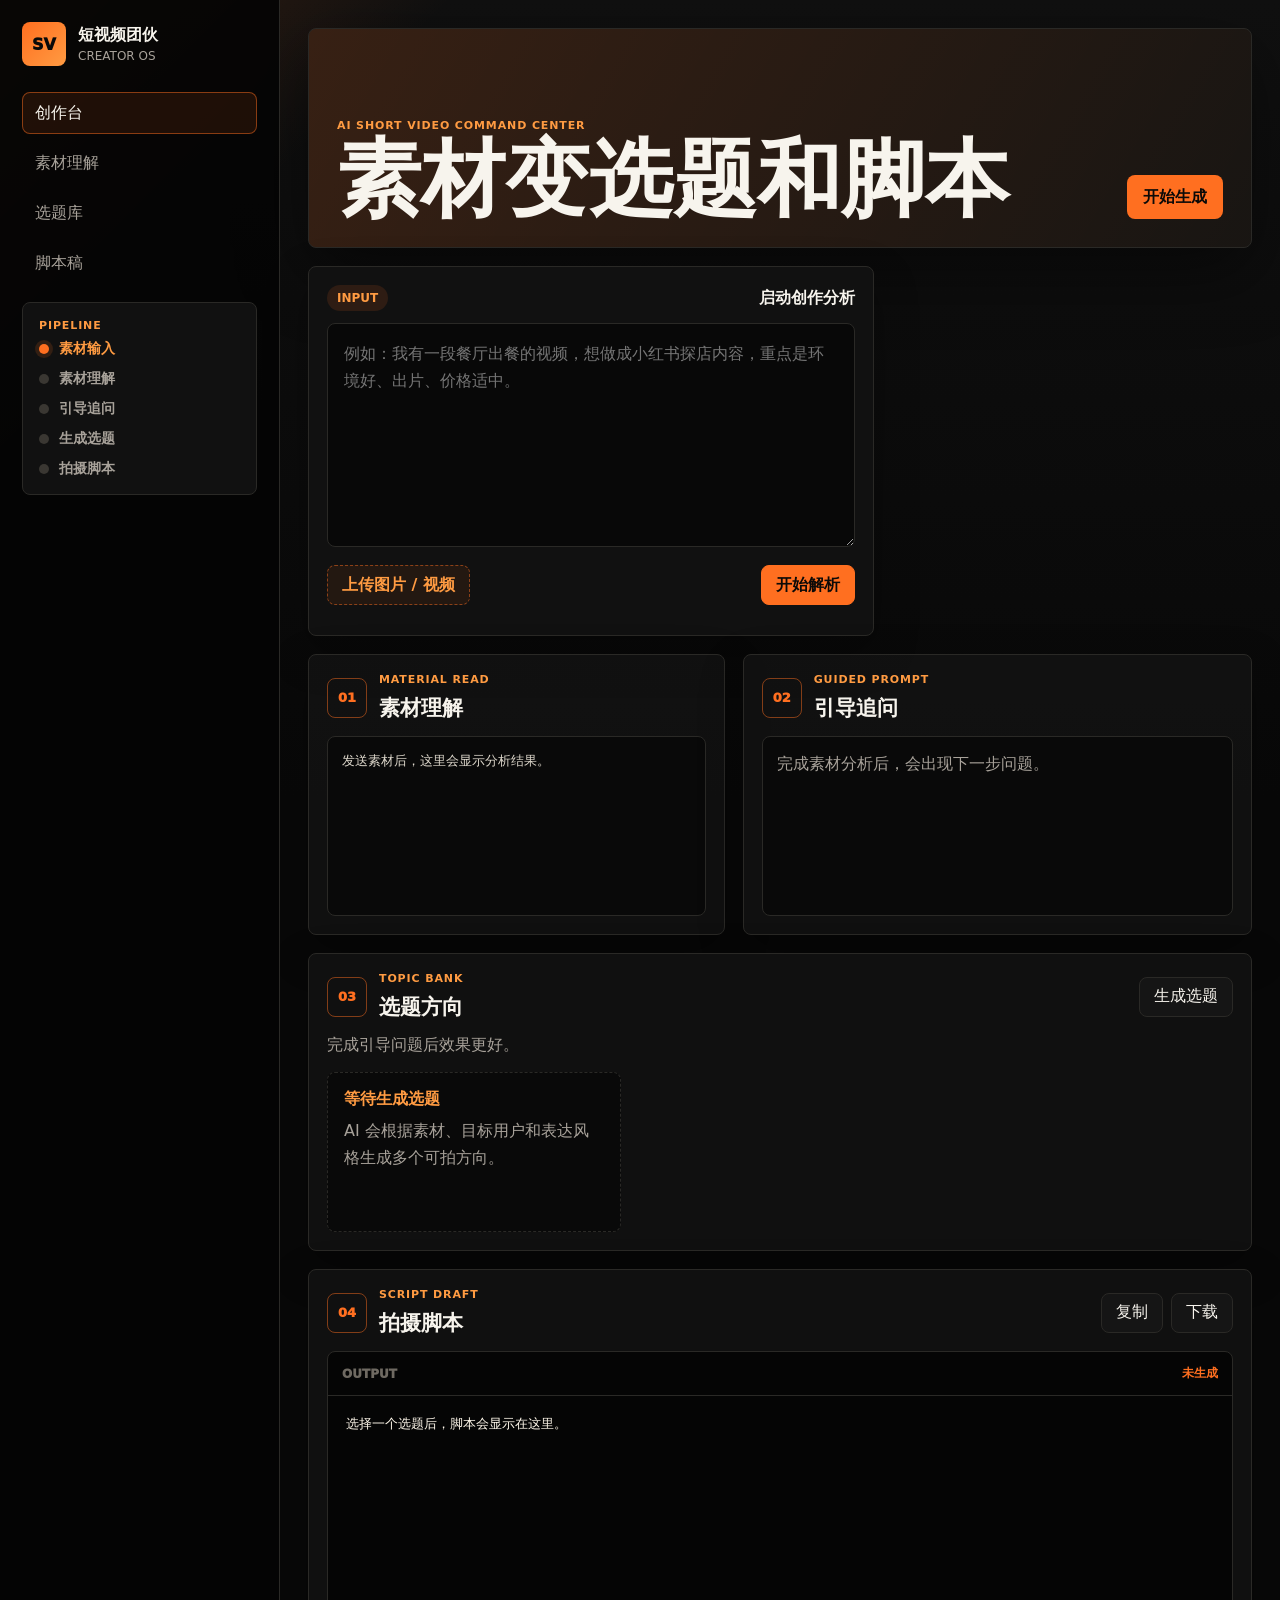
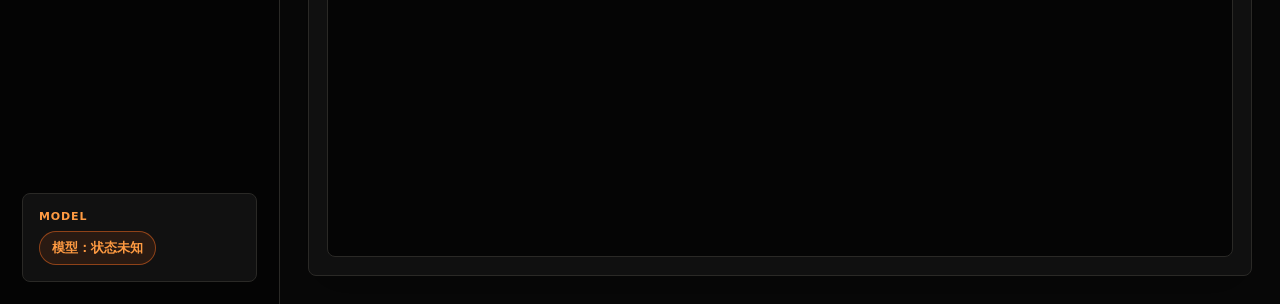
==== web/index.html @ 820c0786 "Initial open-source MVP" ====
<!doctype html>
<html lang="zh-CN">
  <head>
    <meta charset="utf-8" />
    <meta name="viewport" content="width=device-width, initial-scale=1" />
    <title>短视频创作工作台</title>
    <link rel="stylesheet" href="/web/styles.css" />
  </head>
  <body>
    <div class="app-frame">
      <aside class="rail">
        <a class="brand" href="#">
          <span>SV</span>
          <div>
            <strong>短视频团伙</strong>
            <em>Creator OS</em>
          </div>
        </a>

        <nav class="rail-nav" aria-label="工作流">
          <a class="active" href="#input">创作台</a>
          <a href="#analysis-card">素材理解</a>
          <a href="#topics-card">选题库</a>
          <a href="#script-card">脚本稿</a>
        </nav>

        <section class="rail-card">
          <p class="label">Pipeline</p>
          <ol class="steps" id="steps">
            <li class="active" data-step="input"><span></span>素材输入</li>
            <li data-step="analysis"><span></span>素材理解</li>
            <li data-step="questions"><span></span>引导追问</li>
            <li data-step="topics"><span></span>生成选题</li>
            <li data-step="script"><span></span>拍摄脚本</li>
          </ol>
        </section>

        <section class="rail-card muted-card">
          <p class="label">Model</p>
          <div class="status-pill" id="provider">模型：检测中</div>
        </section>
      </aside>

      <main class="deck">
        <section class="masthead">
          <div>
            <p class="label">AI Short Video Command Center</p>
            <h1>素材变选题和脚本</h1>
          </div>
          <a class="jump-link" href="#input">开始生成</a>
        </section>

        <section class="command-grid">
          <section class="command-console" id="input">
            <div class="console-head">
              <span class="console-kicker">Input</span>
              <strong>启动创作分析</strong>
            </div>
            <textarea id="idea" rows="7" placeholder="例如：我有一段餐厅出餐的视频，想做成小红书探店内容，重点是环境好、出片、价格适中。"></textarea>
            <div class="console-actions">
              <label class="upload">
                <input id="asset" type="file" accept="image/*,video/*" multiple />
                <span>上传图片 / 视频</span>
              </label>
              <button class="primary" id="startBtn">开始解析</button>
            </div>
            <ul class="asset-list" id="assetList"></ul>
          </section>

          <section class="thinking hidden" id="thinking">
            <div class="thinking-head">
              <div>
                <p class="label">Processing</p>
                <strong id="thinkingTitle">正在处理</strong>
              </div>
              <span id="thinkingPercent">0%</span>
            </div>
            <div class="progress-track">
              <div class="progress-bar" id="progressBar"></div>
            </div>
            <p id="thinkingStep">准备开始...</p>
          </section>
        </section>

        <section class="workspace-grid">
          <article class="panel analysis-panel" id="analysis-card">
            <div class="panel-title">
              <span>01</span>
              <div>
                <p class="label">Material Read</p>
                <h2>素材理解</h2>
              </div>
            </div>
            <pre class="analysis" id="analysis">发送素材后，这里会显示分析结果。</pre>
          </article>

          <article class="panel question-panel">
            <div class="panel-title">
              <span>02</span>
              <div>
                <p class="label">Guided Prompt</p>
                <h2>引导追问</h2>
              </div>
            </div>
            <div class="question-box" id="questionBox">
              <p class="muted">完成素材分析后，会出现下一步问题。</p>
            </div>
          </article>

          <article class="panel topics-panel" id="topics-card">
            <div class="panel-title with-action">
              <div class="title-row">
                <span>03</span>
                <div>
                  <p class="label">Topic Bank</p>
                  <h2>选题方向</h2>
                </div>
              </div>
              <button id="topicBtn">生成选题</button>
            </div>
            <p class="muted" id="topicHint">完成引导问题后效果更好。</p>
            <div class="topics" id="topics">
              <article class="empty-card">
                <strong>等待生成选题</strong>
                <p>AI 会根据素材、目标用户和表达风格生成多个可拍方向。</p>
              </article>
            </div>
          </article>

          <article class="panel script-panel" id="script-card">
            <div class="panel-title with-action">
              <div class="title-row">
                <span>04</span>
                <div>
                  <p class="label">Script Draft</p>
                  <h2>拍摄脚本</h2>
                </div>
              </div>
              <div class="script-actions">
                <button id="copyBtn">复制</button>
                <button id="downloadBtn">下载</button>
              </div>
            </div>
            <div class="script-shell">
              <div class="script-meta">
                <span>Output</span>
                <span id="scriptStatus">未生成</span>
              </div>
              <pre class="script" id="script">选择一个选题后，脚本会显示在这里。</pre>
            </div>
          </article>
        </section>
      </main>
    </div>

    <div class="toast" id="toast"></div>
    <script src="/web/app.js"></script>
  </body>
</html>
---- web/styles.css ----
:root {
  color-scheme: dark;
  --bg: #080808;
  --panel: #111111;
  --panel-2: #171717;
  --ink: #f7f4ed;
  --muted: #a8a29a;
  --dim: #6f6a62;
  --line: #2a2926;
  --line-hot: rgba(255, 111, 32, 0.48);
  --orange: #ff6f20;
  --orange-2: #ff9b42;
  --yellow: #ffd166;
  --black: #050505;
  --shadow: 0 24px 70px rgba(0, 0, 0, 0.46);
}

* {
  box-sizing: border-box;
}

html {
  scroll-behavior: smooth;
}

body {
  margin: 0;
  min-height: 100vh;
  background:
    linear-gradient(135deg, rgba(255, 111, 32, 0.18), transparent 320px),
    linear-gradient(180deg, #101010 0%, var(--bg) 42%);
  color: var(--ink);
  font-family:
    Inter, ui-sans-serif, system-ui, -apple-system, BlinkMacSystemFont, "Segoe UI",
    "PingFang SC", "Microsoft YaHei", sans-serif;
  letter-spacing: 0;
}

button,
textarea,
input {
  font: inherit;
}

button {
  min-height: 40px;
  border: 1px solid var(--line);
  border-radius: 8px;
  background: #151515;
  color: var(--ink);
  padding: 0 14px;
  cursor: pointer;
  transition:
    border-color 150ms ease,
    transform 150ms ease,
    background 150ms ease,
    color 150ms ease;
}

button:hover {
  border-color: var(--orange);
  transform: translateY(-1px);
}

button:disabled {
  cursor: not-allowed;
  opacity: 0.55;
  transform: none;
}

.primary,
.jump-link {
  border-color: var(--orange);
  background: var(--orange);
  color: #0c0a08;
  font-weight: 900;
}

.app-frame {
  display: grid;
  grid-template-columns: 280px minmax(0, 1fr);
  min-height: 100vh;
}

.rail {
  position: sticky;
  top: 0;
  display: flex;
  flex-direction: column;
  gap: 18px;
  min-height: 100vh;
  border-right: 1px solid var(--line);
  background: rgba(5, 5, 5, 0.92);
  padding: 22px;
}

.brand {
  display: flex;
  align-items: center;
  gap: 12px;
  color: var(--ink);
  text-decoration: none;
}

.brand span {
  display: grid;
  width: 44px;
  height: 44px;
  place-items: center;
  border-radius: 8px;
  background: linear-gradient(135deg, var(--orange), var(--orange-2));
  color: #090909;
  font-weight: 950;
}

.brand strong,
.brand em {
  display: block;
}

.brand strong {
  font-size: 16px;
}

.brand em {
  margin-top: 3px;
  color: var(--muted);
  font-size: 12px;
  font-style: normal;
  text-transform: uppercase;
}

.rail-nav {
  display: grid;
  gap: 8px;
  margin-top: 8px;
}

.rail-nav a {
  display: flex;
  align-items: center;
  min-height: 42px;
  border: 1px solid transparent;
  border-radius: 8px;
  color: var(--muted);
  padding: 0 12px;
  text-decoration: none;
}

.rail-nav a:hover,
.rail-nav a.active {
  border-color: var(--line-hot);
  background: rgba(255, 111, 32, 0.1);
  color: var(--ink);
}

.rail-card {
  border: 1px solid var(--line);
  border-radius: 8px;
  background: var(--panel);
  padding: 16px;
}

.muted-card {
  margin-top: auto;
}

.label {
  margin: 0 0 8px;
  color: var(--orange-2);
  font-size: 11px;
  font-weight: 900;
  letter-spacing: 0.08em;
  text-transform: uppercase;
}

.status-pill {
  display: inline-flex;
  align-items: center;
  min-height: 34px;
  border: 1px solid var(--line-hot);
  border-radius: 999px;
  background: rgba(255, 111, 32, 0.1);
  color: var(--orange-2);
  padding: 0 12px;
  font-size: 13px;
  font-weight: 800;
}

.steps {
  display: grid;
  gap: 12px;
  margin: 0;
  padding: 0;
  list-style: none;
}

.steps li {
  display: flex;
  align-items: center;
  gap: 10px;
  color: var(--muted);
  font-size: 14px;
  font-weight: 700;
}

.steps span {
  width: 10px;
  height: 10px;
  border-radius: 999px;
  background: #3a3732;
}

.steps li.active {
  color: var(--orange-2);
}

.steps li.done span,
.steps li.active span {
  background: var(--orange);
  box-shadow: 0 0 0 4px rgba(255, 111, 32, 0.14);
}

.deck {
  min-width: 0;
  padding: 28px;
}

.masthead {
  display: grid;
  grid-template-columns: minmax(0, 1fr) auto;
  gap: 22px;
  align-items: end;
  min-height: 220px;
  margin-bottom: 18px;
  border: 1px solid var(--line);
  border-radius: 8px;
  background:
    linear-gradient(120deg, rgba(255, 111, 32, 0.16), rgba(255, 155, 66, 0.03)),
    var(--panel);
  padding: 28px;
  box-shadow: var(--shadow);
}

h1,
h2,
h3,
p {
  margin-top: 0;
}

h1 {
  max-width: 900px;
  margin-bottom: 0;
  font-size: clamp(40px, 6.6vw, 92px);
  line-height: 0.94;
  letter-spacing: 0;
}

h2 {
  margin-bottom: 0;
  font-size: 21px;
}

.jump-link {
  display: inline-flex;
  align-items: center;
  justify-content: center;
  min-height: 44px;
  border-radius: 8px;
  padding: 0 16px;
  text-decoration: none;
}

.command-grid {
  display: grid;
  grid-template-columns: minmax(0, 1fr) 360px;
  gap: 18px;
  margin-bottom: 18px;
}

.command-console,
.thinking,
.panel {
  border: 1px solid var(--line);
  border-radius: 8px;
  background: rgba(17, 17, 17, 0.94);
  box-shadow: 0 16px 44px rgba(0, 0, 0, 0.28);
}

.command-console {
  padding: 18px;
}

.console-head {
  display: flex;
  align-items: center;
  justify-content: space-between;
  gap: 14px;
  margin-bottom: 12px;
}

.console-kicker {
  display: inline-flex;
  align-items: center;
  min-height: 26px;
  border-radius: 999px;
  background: rgba(255, 111, 32, 0.12);
  color: var(--orange-2);
  padding: 0 10px;
  font-size: 12px;
  font-weight: 900;
  text-transform: uppercase;
}

textarea {
  width: 100%;
  min-height: 180px;
  resize: vertical;
  border: 1px solid var(--line);
  border-radius: 8px;
  background: #080808;
  color: var(--ink);
  padding: 16px;
  line-height: 1.7;
}

textarea:focus,
input:focus {
  outline: 3px solid rgba(255, 111, 32, 0.18);
  border-color: var(--orange);
}

.console-actions {
  display: flex;
  align-items: center;
  justify-content: space-between;
  gap: 12px;
  margin-top: 14px;
  flex-wrap: wrap;
}

.upload {
  display: inline-flex;
  align-items: center;
  min-height: 40px;
  border: 1px dashed var(--line-hot);
  border-radius: 8px;
  background: rgba(255, 111, 32, 0.08);
  color: var(--orange-2);
  padding: 0 14px;
  cursor: pointer;
  font-weight: 900;
}

.upload input {
  display: none;
}

.asset-list {
  display: grid;
  gap: 8px;
  margin: 12px 0 0;
  padding: 0;
  list-style: none;
}

.asset-list li {
  display: flex;
  justify-content: space-between;
  gap: 10px;
  border: 1px solid var(--line);
  border-radius: 8px;
  background: #0a0a0a;
  padding: 10px 12px;
  color: var(--muted);
  font-size: 13px;
}

.thinking {
  display: flex;
  flex-direction: column;
  justify-content: center;
  min-height: 100%;
  padding: 18px;
}

.thinking.hidden {
  display: none;
}

.thinking-head {
  display: flex;
  justify-content: space-between;
  gap: 14px;
  margin-bottom: 16px;
}

.thinking-head strong {
  display: block;
  font-size: 22px;
  line-height: 1.2;
}

.thinking-head > span {
  color: var(--orange);
  font-size: 34px;
  font-weight: 950;
}

.progress-track {
  height: 10px;
  overflow: hidden;
  border-radius: 999px;
  background: #292724;
}

.progress-bar {
  width: 0%;
  height: 100%;
  border-radius: inherit;
  background: linear-gradient(90deg, var(--orange), var(--yellow));
  transition: width 420ms ease;
}

.thinking p:last-child {
  margin: 12px 0 0;
  color: var(--muted);
  line-height: 1.6;
}

.workspace-grid {
  display: grid;
  grid-template-columns: minmax(0, 0.9fr) minmax(0, 1.1fr);
  gap: 18px;
}

.panel {
  min-width: 0;
  padding: 18px;
}

.topics-panel,
.script-panel {
  grid-column: 1 / -1;
}

.panel-title,
.title-row {
  display: flex;
  align-items: center;
  gap: 12px;
}

.panel-title {
  margin-bottom: 14px;
}

.panel-title.with-action {
  justify-content: space-between;
  gap: 18px;
}

.panel-title > span,
.title-row > span {
  display: grid;
  width: 40px;
  height: 40px;
  place-items: center;
  border: 1px solid var(--line-hot);
  border-radius: 8px;
  color: var(--orange);
  font-size: 13px;
  font-weight: 950;
}

.analysis,
.question-box,
.empty-card,
.topic-card {
  border: 1px solid var(--line);
  border-radius: 8px;
  background: #090909;
}

.analysis {
  min-height: 180px;
  margin: 0;
  padding: 14px;
  color: #ded8cc;
  line-height: 1.75;
  white-space: pre-wrap;
}

.question-box {
  min-height: 180px;
  padding: 14px;
}

.question-title {
  margin-bottom: 8px;
  color: var(--ink);
  font-weight: 950;
}

.question-box p {
  color: var(--muted);
  line-height: 1.65;
}

.question-box input {
  width: 100%;
  min-height: 44px;
  margin: 12px 0;
  border: 1px solid var(--line);
  border-radius: 8px;
  background: #050505;
  color: var(--ink);
  padding: 0 12px;
}

.question-box button,
.topic-card button {
  border-color: var(--line-hot);
  background: rgba(255, 111, 32, 0.1);
  color: var(--orange-2);
  font-weight: 900;
}

.muted {
  color: var(--muted);
}

.topics {
  display: grid;
  grid-template-columns: repeat(3, minmax(0, 1fr));
  gap: 12px;
  margin-top: 14px;
}

.empty-card,
.topic-card {
  padding: 16px;
}

.empty-card {
  border-style: dashed;
  min-height: 160px;
}

.empty-card strong {
  display: block;
  margin-bottom: 8px;
  color: var(--orange-2);
}

.empty-card p,
.topic-card p {
  margin-bottom: 0;
  color: var(--muted);
  line-height: 1.65;
}

.topic-card {
  display: grid;
  gap: 12px;
  min-height: 250px;
  position: relative;
  overflow: hidden;
}

.topic-card::before {
  position: absolute;
  inset: 0 0 auto;
  height: 4px;
  background: linear-gradient(90deg, var(--orange), var(--yellow));
  content: "";
}

.topic-card.selected {
  border-color: var(--orange);
  box-shadow: 0 0 0 1px rgba(255, 111, 32, 0.25), 0 18px 50px rgba(255, 111, 32, 0.12);
}

.topic-card h3 {
  margin: 0;
  font-size: 20px;
  line-height: 1.35;
}

.tag-row {
  display: flex;
  gap: 6px;
  flex-wrap: wrap;
}

.tag {
  border-radius: 999px;
  background: rgba(255, 111, 32, 0.12);
  color: var(--orange-2);
  padding: 5px 8px;
  font-size: 12px;
  font-weight: 950;
}

.tag:nth-child(2) {
  background: rgba(255, 209, 102, 0.1);
  color: var(--yellow);
}

.topic-card button {
  align-self: end;
}

.script-actions {
  display: flex;
  gap: 8px;
  flex-wrap: wrap;
}

.script-shell {
  overflow: hidden;
  border: 1px solid var(--line);
  border-radius: 8px;
  background: #050505;
}

.script-meta {
  display: flex;
  align-items: center;
  justify-content: space-between;
  gap: 12px;
  min-height: 44px;
  border-bottom: 1px solid var(--line);
  padding: 0 14px;
  color: var(--dim);
  font-size: 12px;
  font-weight: 950;
  text-transform: uppercase;
}

.script-meta span:last-child {
  color: var(--orange);
}

.script {
  min-height: 460px;
  max-height: 760px;
  overflow: auto;
  margin: 0;
  padding: 18px;
  color: #fff8eb;
  line-height: 1.75;
  white-space: pre-wrap;
}

.toast {
  position: fixed;
  right: 20px;
  bottom: 20px;
  max-width: min(420px, calc(100vw - 40px));
  border: 1px solid var(--line-hot);
  border-radius: 8px;
  background: #111;
  color: var(--ink);
  padding: 12px 14px;
  box-shadow: var(--shadow);
  opacity: 0;
  transform: translateY(12px);
  transition: 160ms ease;
  pointer-events: none;
}

.toast.show {
  opacity: 1;
  transform: translateY(0);
}

@media (max-width: 1180px) {
  .app-frame {
    grid-template-columns: 1fr;
  }

  .rail {
    position: static;
    min-height: auto;
  }

  .rail-nav,
  .steps {
    grid-template-columns: repeat(4, minmax(0, 1fr));
  }

  .muted-card {
    margin-top: 0;
  }
}

@media (max-width: 900px) {
  .deck {
    padding: 16px;
  }

  .masthead,
  .command-grid,
  .workspace-grid {
    grid-template-columns: 1fr;
  }

  .topics {
    grid-template-columns: 1fr;
  }
}

@media (max-width: 620px) {
  .rail {
    padding: 16px;
  }

  .rail-nav,
  .steps {
    grid-template-columns: 1fr 1fr;
  }

  .masthead {
    padding: 18px;
  }

  h1 {
    font-size: 34px;
    line-height: 1.05;
  }

  .console-actions,
  .panel-title.with-action {
    align-items: stretch;
    flex-direction: column;
  }

  .primary,
  .upload,
  .jump-link,
  .panel-title button {
    justify-content: center;
    width: 100%;
  }
}
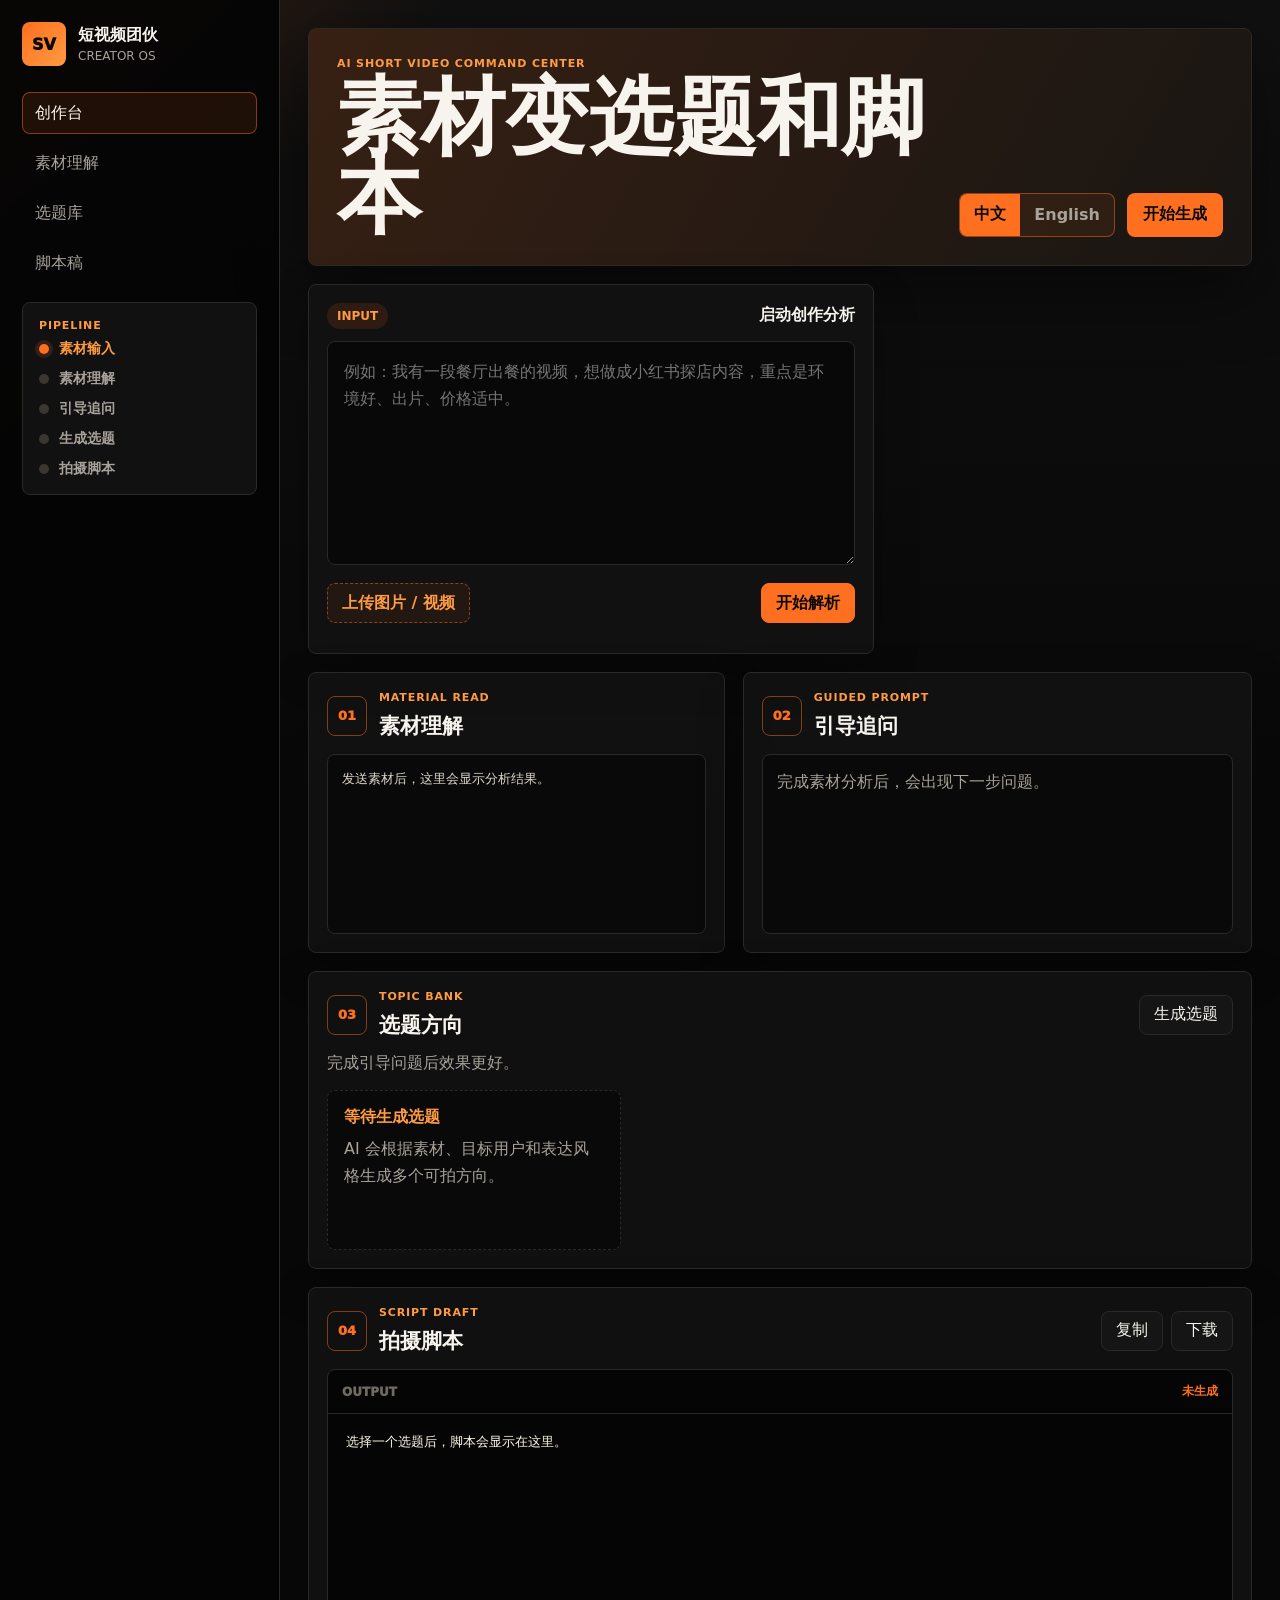
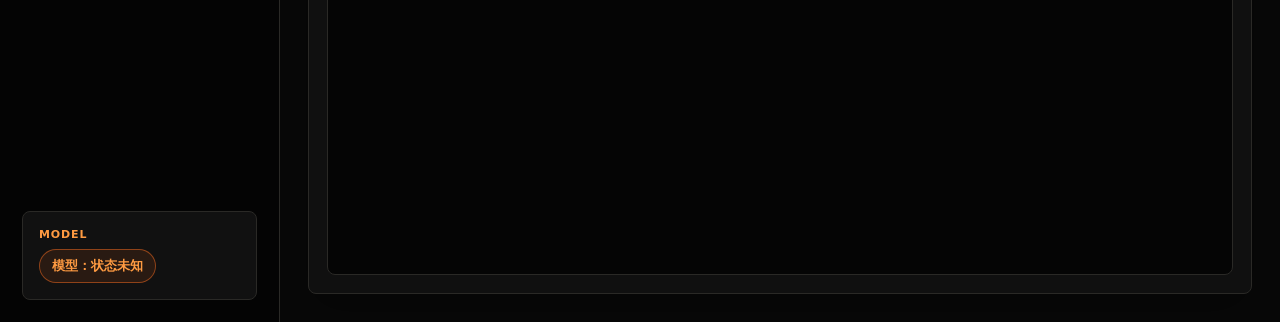
==== commit 809c58c6: "Add bilingual language switcher" ====
--- a/web/index.html
+++ b/web/index.html
@@ -3,7 +3,7 @@
   <head>
     <meta charset="utf-8" />
     <meta name="viewport" content="width=device-width, initial-scale=1" />
-    <title>短视频创作工作台</title>
+    <title data-i18n="page.title">短视频创作工作台</title>
     <link rel="stylesheet" href="/web/styles.css" />
   </head>
   <body>
@@ -12,26 +12,26 @@
         <a class="brand" href="#">
           <span>SV</span>
           <div>
-            <strong>短视频团伙</strong>
+            <strong data-i18n="brand.name">短视频团伙</strong>
             <em>Creator OS</em>
           </div>
         </a>
 
         <nav class="rail-nav" aria-label="工作流">
-          <a class="active" href="#input">创作台</a>
-          <a href="#analysis-card">素材理解</a>
-          <a href="#topics-card">选题库</a>
-          <a href="#script-card">脚本稿</a>
+          <a class="active" href="#input" data-i18n="nav.console">创作台</a>
+          <a href="#analysis-card" data-i18n="nav.analysis">素材理解</a>
+          <a href="#topics-card" data-i18n="nav.topics">选题库</a>
+          <a href="#script-card" data-i18n="nav.script">脚本稿</a>
         </nav>
 
         <section class="rail-card">
           <p class="label">Pipeline</p>
           <ol class="steps" id="steps">
-            <li class="active" data-step="input"><span></span>素材输入</li>
-            <li data-step="analysis"><span></span>素材理解</li>
-            <li data-step="questions"><span></span>引导追问</li>
-            <li data-step="topics"><span></span>生成选题</li>
-            <li data-step="script"><span></span>拍摄脚本</li>
+            <li class="active" data-step="input"><span></span><b data-i18n="steps.input">素材输入</b></li>
+            <li data-step="analysis"><span></span><b data-i18n="steps.analysis">素材理解</b></li>
+            <li data-step="questions"><span></span><b data-i18n="steps.questions">引导追问</b></li>
+            <li data-step="topics"><span></span><b data-i18n="steps.topics">生成选题</b></li>
+            <li data-step="script"><span></span><b data-i18n="steps.script">拍摄脚本</b></li>
           </ol>
         </section>
 
@@ -45,24 +45,30 @@
         <section class="masthead">
           <div>
             <p class="label">AI Short Video Command Center</p>
-            <h1>素材变选题和脚本</h1>
+            <h1 data-i18n="hero.title">素材变选题和脚本</h1>
           </div>
-          <a class="jump-link" href="#input">开始生成</a>
+          <div class="masthead-actions">
+            <div class="language-switch" aria-label="Language">
+              <button type="button" class="active" data-lang="zh">中文</button>
+              <button type="button" data-lang="en">English</button>
+            </div>
+            <a class="jump-link" href="#input" data-i18n="hero.cta">开始生成</a>
+          </div>
         </section>
 
         <section class="command-grid">
           <section class="command-console" id="input">
             <div class="console-head">
               <span class="console-kicker">Input</span>
-              <strong>启动创作分析</strong>
+              <strong data-i18n="input.title">启动创作分析</strong>
             </div>
-            <textarea id="idea" rows="7" placeholder="例如：我有一段餐厅出餐的视频，想做成小红书探店内容，重点是环境好、出片、价格适中。"></textarea>
+            <textarea id="idea" rows="7" placeholder="例如：我有一段餐厅出餐的视频，想做成小红书探店内容，重点是环境好、出片、价格适中。" data-i18n-placeholder="input.placeholder"></textarea>
             <div class="console-actions">
               <label class="upload">
                 <input id="asset" type="file" accept="image/*,video/*" multiple />
-                <span>上传图片 / 视频</span>
+                <span data-i18n="input.upload">上传图片 / 视频</span>
               </label>
-              <button class="primary" id="startBtn">开始解析</button>
+              <button class="primary" id="startBtn" data-i18n="input.start">开始解析</button>
             </div>
             <ul class="asset-list" id="assetList"></ul>
           </section>
@@ -88,10 +94,10 @@
               <span>01</span>
               <div>
                 <p class="label">Material Read</p>
-                <h2>素材理解</h2>
+                <h2 data-i18n="analysis.title">素材理解</h2>
               </div>
             </div>
-            <pre class="analysis" id="analysis">发送素材后，这里会显示分析结果。</pre>
+            <pre class="analysis" id="analysis" data-i18n="analysis.empty">发送素材后，这里会显示分析结果。</pre>
           </article>
 
           <article class="panel question-panel">
@@ -99,11 +105,11 @@
               <span>02</span>
               <div>
                 <p class="label">Guided Prompt</p>
-                <h2>引导追问</h2>
+                <h2 data-i18n="questions.title">引导追问</h2>
               </div>
             </div>
             <div class="question-box" id="questionBox">
-              <p class="muted">完成素材分析后，会出现下一步问题。</p>
+              <p class="muted" data-i18n="questions.empty">完成素材分析后，会出现下一步问题。</p>
             </div>
           </article>
 
@@ -113,16 +119,16 @@
                 <span>03</span>
                 <div>
                   <p class="label">Topic Bank</p>
-                  <h2>选题方向</h2>
+                  <h2 data-i18n="topics.title">选题方向</h2>
                 </div>
               </div>
-              <button id="topicBtn">生成选题</button>
+              <button id="topicBtn" data-i18n="topics.generate">生成选题</button>
             </div>
-            <p class="muted" id="topicHint">完成引导问题后效果更好。</p>
+            <p class="muted" id="topicHint" data-i18n="topics.hint">完成引导问题后效果更好。</p>
             <div class="topics" id="topics">
               <article class="empty-card">
-                <strong>等待生成选题</strong>
-                <p>AI 会根据素材、目标用户和表达风格生成多个可拍方向。</p>
+                <strong data-i18n="topics.emptyTitle">等待生成选题</strong>
+                <p data-i18n="topics.emptyBody">AI 会根据素材、目标用户和表达风格生成多个可拍方向。</p>
               </article>
             </div>
           </article>
@@ -133,20 +139,20 @@
                 <span>04</span>
                 <div>
                   <p class="label">Script Draft</p>
-                  <h2>拍摄脚本</h2>
+                  <h2 data-i18n="script.title">拍摄脚本</h2>
                 </div>
               </div>
               <div class="script-actions">
-                <button id="copyBtn">复制</button>
-                <button id="downloadBtn">下载</button>
+                <button id="copyBtn" data-i18n="script.copy">复制</button>
+                <button id="downloadBtn" data-i18n="script.download">下载</button>
               </div>
             </div>
             <div class="script-shell">
               <div class="script-meta">
                 <span>Output</span>
-                <span id="scriptStatus">未生成</span>
+                <span id="scriptStatus" data-i18n="script.notGenerated">未生成</span>
               </div>
-              <pre class="script" id="script">选择一个选题后，脚本会显示在这里。</pre>
+              <pre class="script" id="script" data-i18n="script.empty">选择一个选题后，脚本会显示在这里。</pre>
             </div>
           </article>
         </section>
--- a/web/styles.css
+++ b/web/styles.css
@@ -272,6 +272,37 @@
   text-decoration: none;
 }
 
+.masthead-actions {
+  display: flex;
+  align-items: center;
+  justify-content: flex-end;
+  gap: 12px;
+  flex-wrap: wrap;
+}
+
+.language-switch {
+  display: inline-flex;
+  min-height: 44px;
+  overflow: hidden;
+  border: 1px solid var(--line-hot);
+  border-radius: 8px;
+  background: rgba(255, 111, 32, 0.08);
+}
+
+.language-switch button {
+  min-height: 42px;
+  border: 0;
+  border-radius: 0;
+  background: transparent;
+  color: var(--muted);
+  font-weight: 900;
+}
+
+.language-switch button.active {
+  background: var(--orange);
+  color: #0c0a08;
+}
+
 .command-grid {
   display: grid;
   grid-template-columns: minmax(0, 1fr) 360px;
@@ -740,8 +771,14 @@
   .primary,
   .upload,
   .jump-link,
+  .masthead-actions,
+  .language-switch,
   .panel-title button {
     justify-content: center;
     width: 100%;
   }
-}
+
+  .language-switch button {
+    flex: 1;
+  }
+}
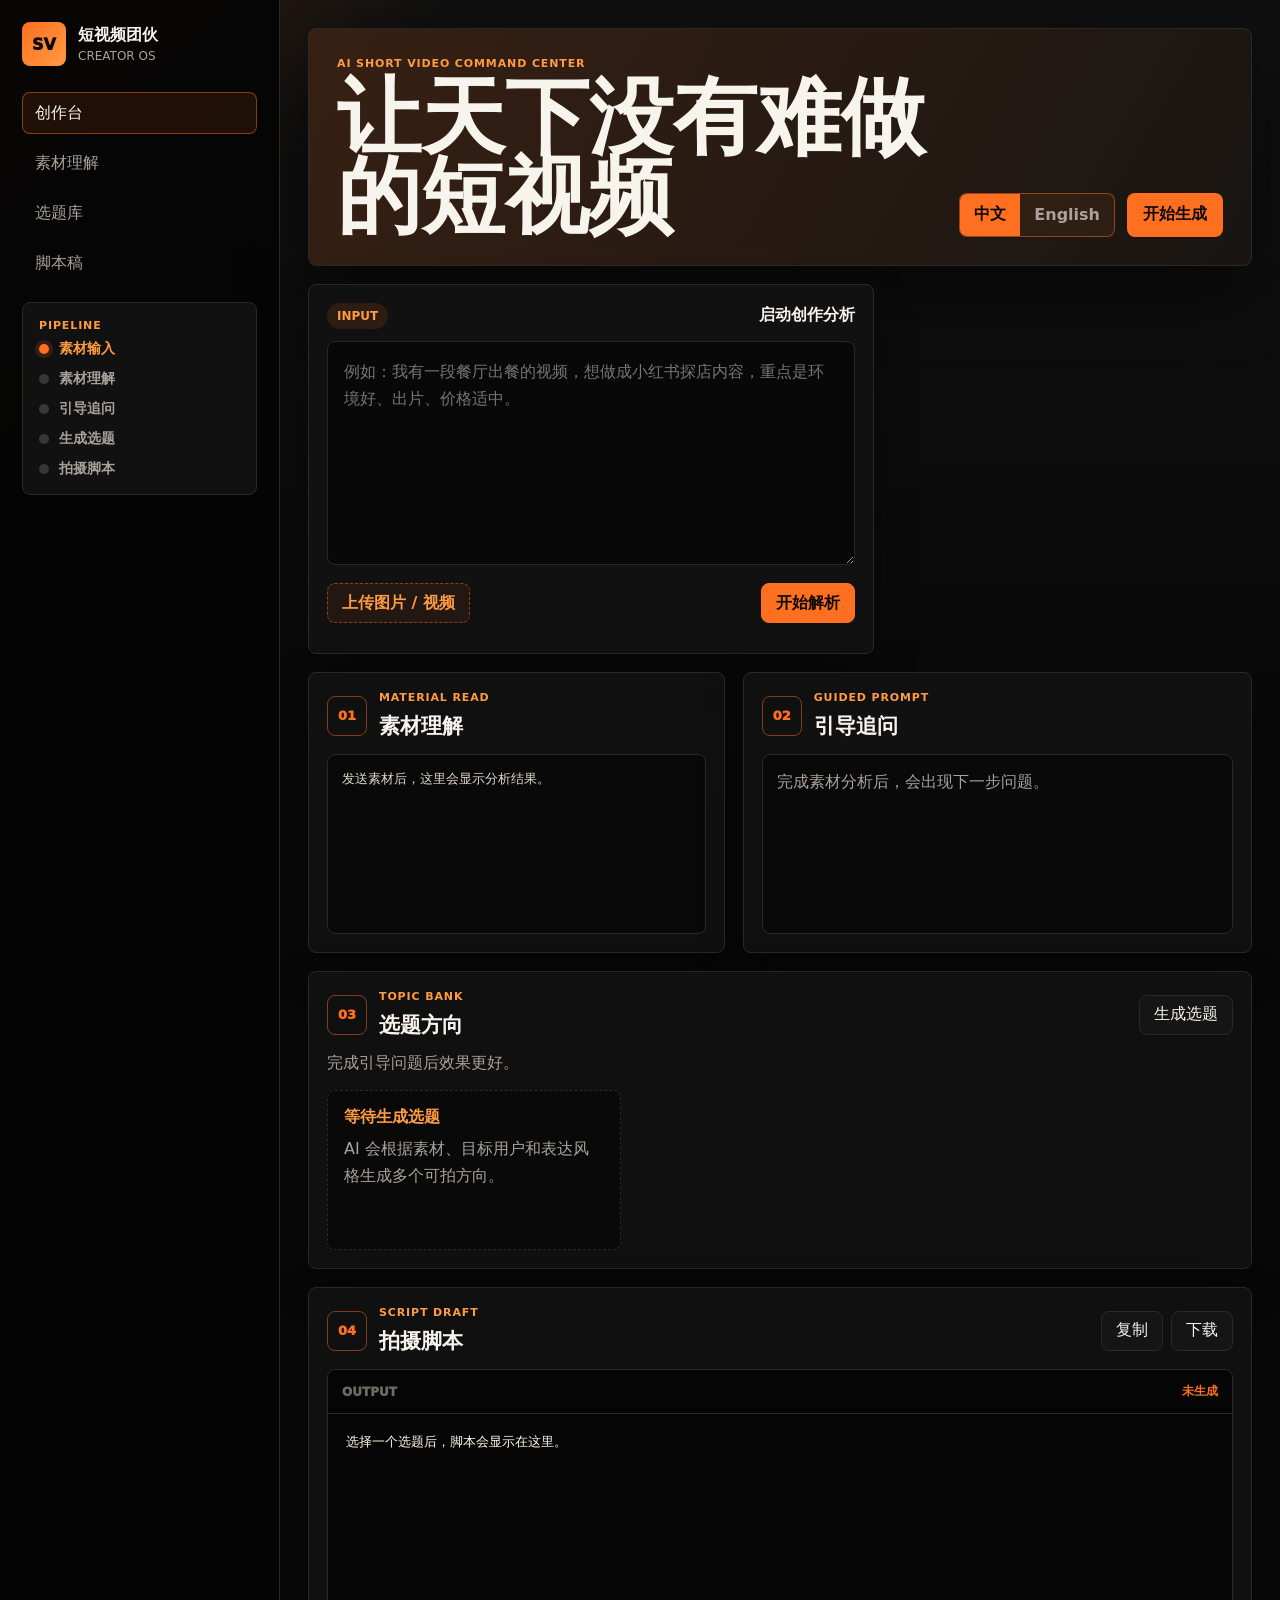
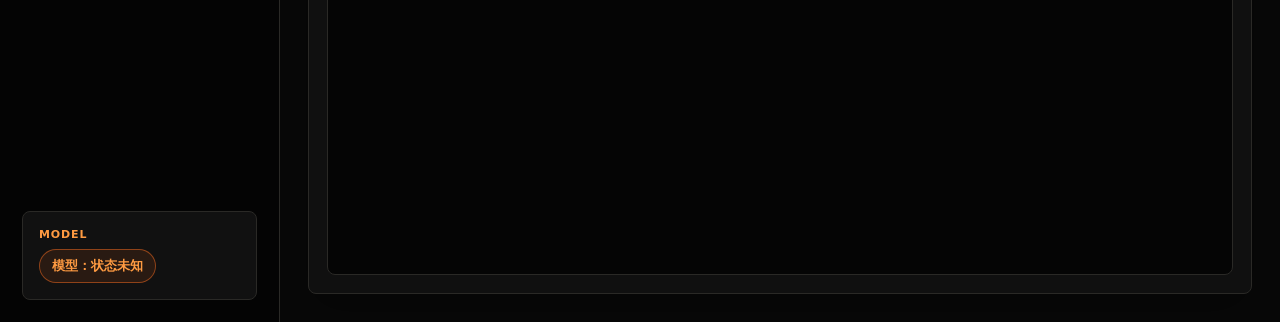
==== commit 3d98b384: "Update hero tagline" ====
--- a/web/index.html
+++ b/web/index.html
@@ -45,7 +45,7 @@
         <section class="masthead">
           <div>
             <p class="label">AI Short Video Command Center</p>
-            <h1 data-i18n="hero.title">素材变选题和脚本</h1>
+            <h1 data-i18n="hero.title">让天下没有难做的短视频</h1>
           </div>
           <div class="masthead-actions">
             <div class="language-switch" aria-label="Language">
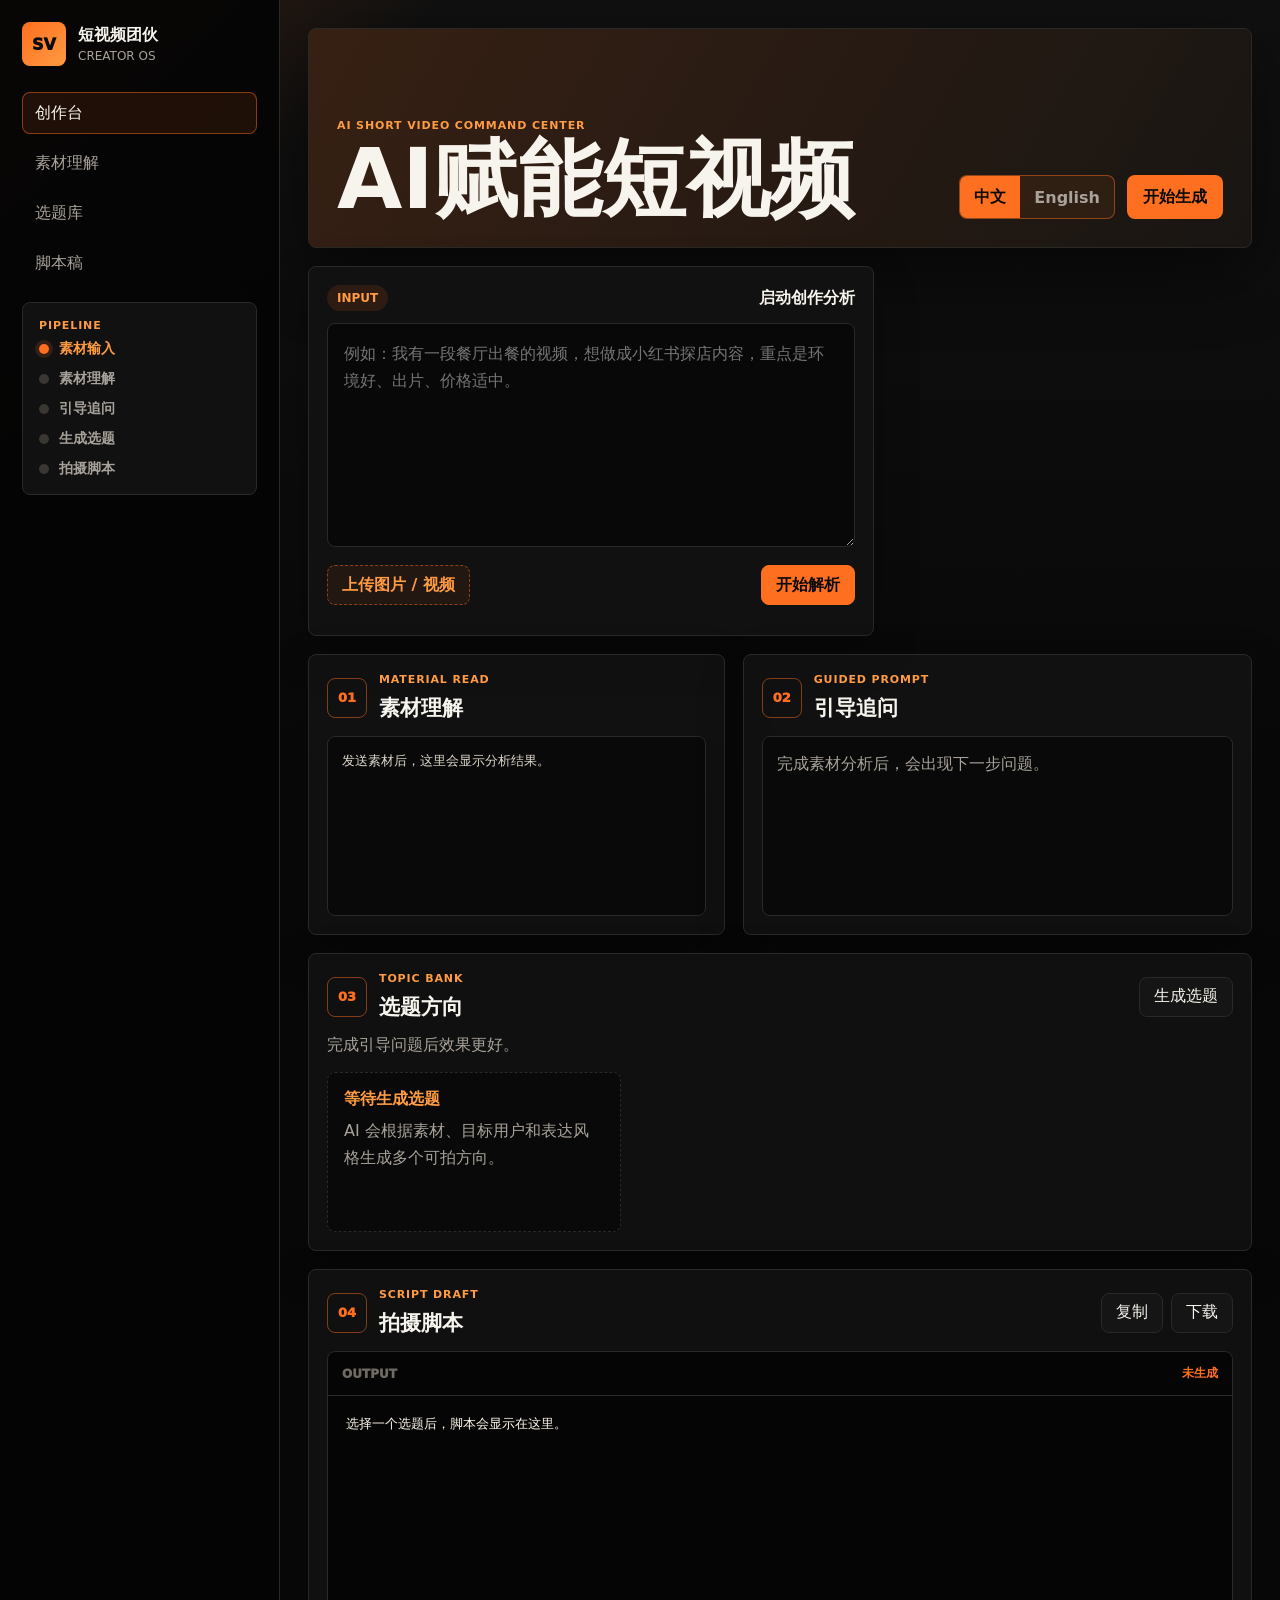
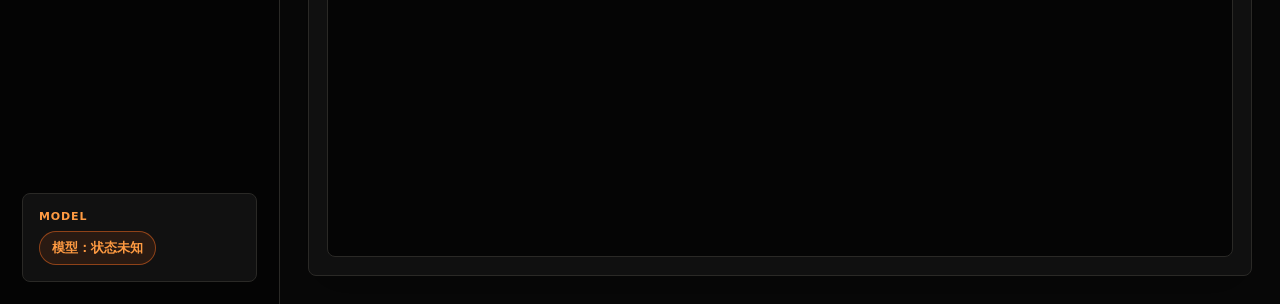
==== commit efca2a0e: "Update hero title" ====
--- a/web/index.html
+++ b/web/index.html
@@ -45,7 +45,7 @@
         <section class="masthead">
           <div>
             <p class="label">AI Short Video Command Center</p>
-            <h1 data-i18n="hero.title">让天下没有难做的短视频</h1>
+            <h1 data-i18n="hero.title">AI赋能短视频</h1>
           </div>
           <div class="masthead-actions">
             <div class="language-switch" aria-label="Language">
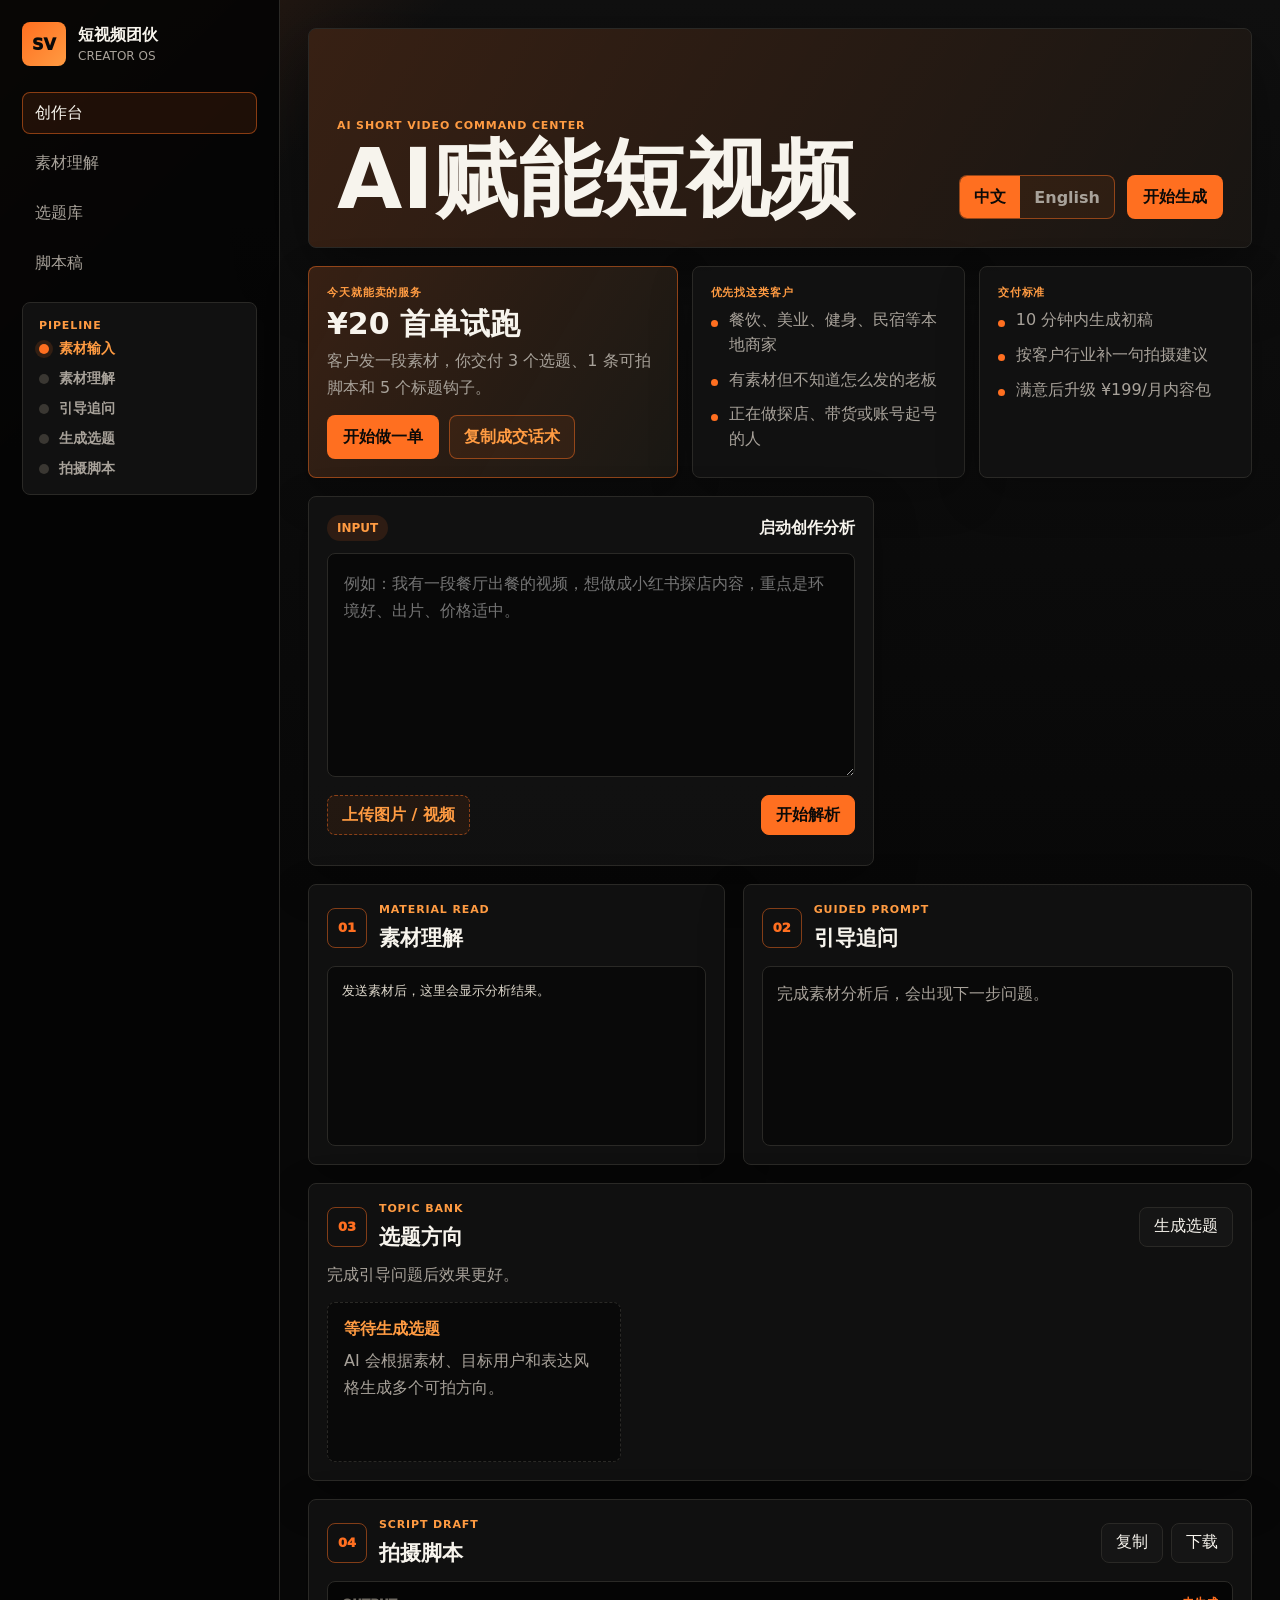
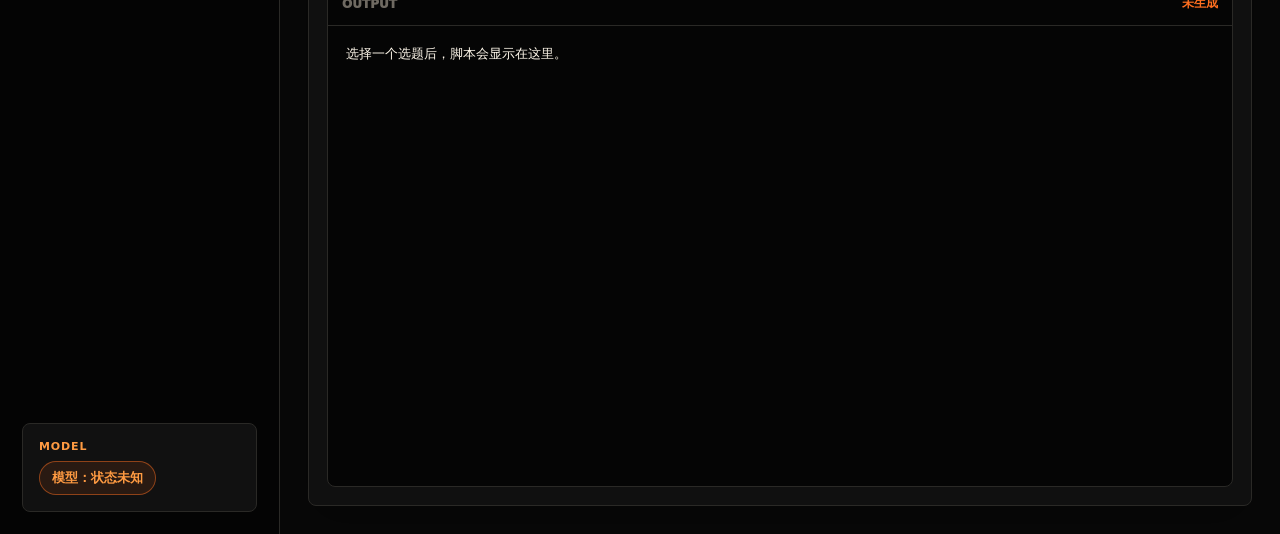
==== commit e728ea68: "Add monetization trial offer" ====
--- a/web/index.html
+++ b/web/index.html
@@ -54,6 +54,36 @@
             </div>
             <a class="jump-link" href="#input" data-i18n="hero.cta">开始生成</a>
           </div>
+        </section>
+
+        <section class="offer-strip" id="offer">
+          <article class="offer-card offer-primary">
+            <p class="label" data-i18n="offer.kicker">今天就能卖的服务</p>
+            <h2 data-i18n="offer.title">¥20 首单试跑</h2>
+            <p data-i18n="offer.body">客户发一段素材，你交付 3 个选题、1 条可拍脚本和 5 个标题钩子。</p>
+            <div class="offer-actions">
+              <a class="jump-link" href="#input" data-i18n="offer.start">开始做一单</a>
+              <button id="copyOfferBtn" data-i18n="offer.copy">复制成交话术</button>
+            </div>
+          </article>
+
+          <article class="offer-card">
+            <p class="label" data-i18n="offer.audienceKicker">优先找这类客户</p>
+            <ul class="offer-list">
+              <li data-i18n="offer.audience1">餐饮、美业、健身、民宿等本地商家</li>
+              <li data-i18n="offer.audience2">有素材但不知道怎么发的老板</li>
+              <li data-i18n="offer.audience3">正在做探店、带货或账号起号的人</li>
+            </ul>
+          </article>
+
+          <article class="offer-card">
+            <p class="label" data-i18n="offer.deliveryKicker">交付标准</p>
+            <ul class="offer-list">
+              <li data-i18n="offer.delivery1">10 分钟内生成初稿</li>
+              <li data-i18n="offer.delivery2">按客户行业补一句拍摄建议</li>
+              <li data-i18n="offer.delivery3">满意后升级 ¥199/月内容包</li>
+            </ul>
+          </article>
         </section>
 
         <section class="command-grid">
--- a/web/styles.css
+++ b/web/styles.css
@@ -303,6 +303,80 @@
   color: #0c0a08;
 }
 
+.offer-strip {
+  display: grid;
+  grid-template-columns: minmax(0, 1.15fr) minmax(0, 0.85fr) minmax(0, 0.85fr);
+  gap: 14px;
+  margin-bottom: 18px;
+}
+
+.offer-card {
+  min-width: 0;
+  border: 1px solid var(--line);
+  border-radius: 8px;
+  background: rgba(17, 17, 17, 0.94);
+  padding: 18px;
+  box-shadow: 0 16px 44px rgba(0, 0, 0, 0.24);
+}
+
+.offer-primary {
+  border-color: var(--line-hot);
+  background:
+    linear-gradient(120deg, rgba(255, 111, 32, 0.16), rgba(255, 209, 102, 0.04)),
+    var(--panel);
+}
+
+.offer-card h2 {
+  margin-bottom: 8px;
+  font-size: 30px;
+  line-height: 1.08;
+}
+
+.offer-card p:not(.label) {
+  margin-bottom: 14px;
+  color: var(--muted);
+  line-height: 1.65;
+}
+
+.offer-actions {
+  display: flex;
+  gap: 10px;
+  flex-wrap: wrap;
+}
+
+.offer-actions button {
+  border-color: var(--line-hot);
+  background: rgba(255, 111, 32, 0.08);
+  color: var(--orange-2);
+  font-weight: 900;
+}
+
+.offer-list {
+  display: grid;
+  gap: 10px;
+  margin: 0;
+  padding: 0;
+  list-style: none;
+}
+
+.offer-list li {
+  position: relative;
+  color: var(--muted);
+  line-height: 1.55;
+  padding-left: 18px;
+}
+
+.offer-list li::before {
+  position: absolute;
+  top: 0.72em;
+  left: 0;
+  width: 7px;
+  height: 7px;
+  border-radius: 999px;
+  background: var(--orange);
+  content: "";
+}
+
 .command-grid {
   display: grid;
   grid-template-columns: minmax(0, 1fr) 360px;
@@ -733,6 +807,7 @@
   }
 
   .masthead,
+  .offer-strip,
   .command-grid,
   .workspace-grid {
     grid-template-columns: 1fr;
@@ -771,6 +846,7 @@
   .primary,
   .upload,
   .jump-link,
+  .offer-actions button,
   .masthead-actions,
   .language-switch,
   .panel-title button {
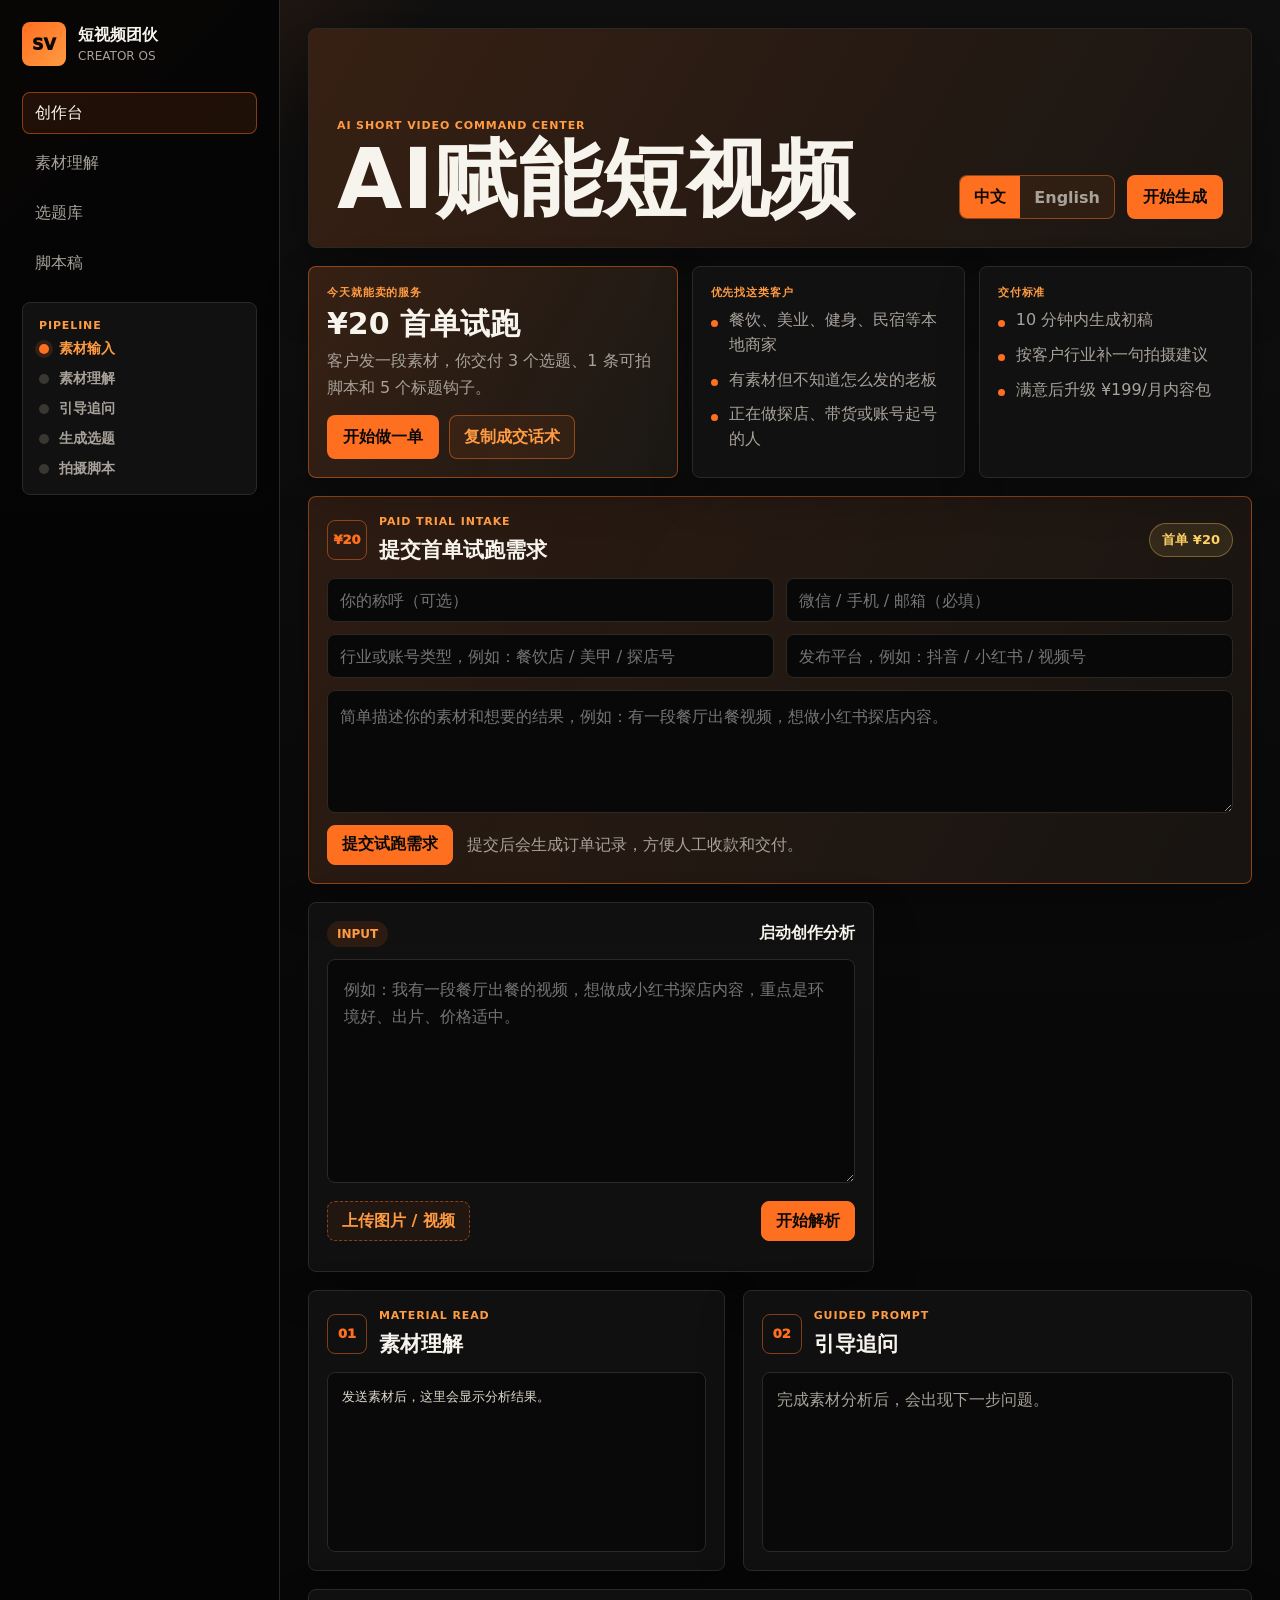
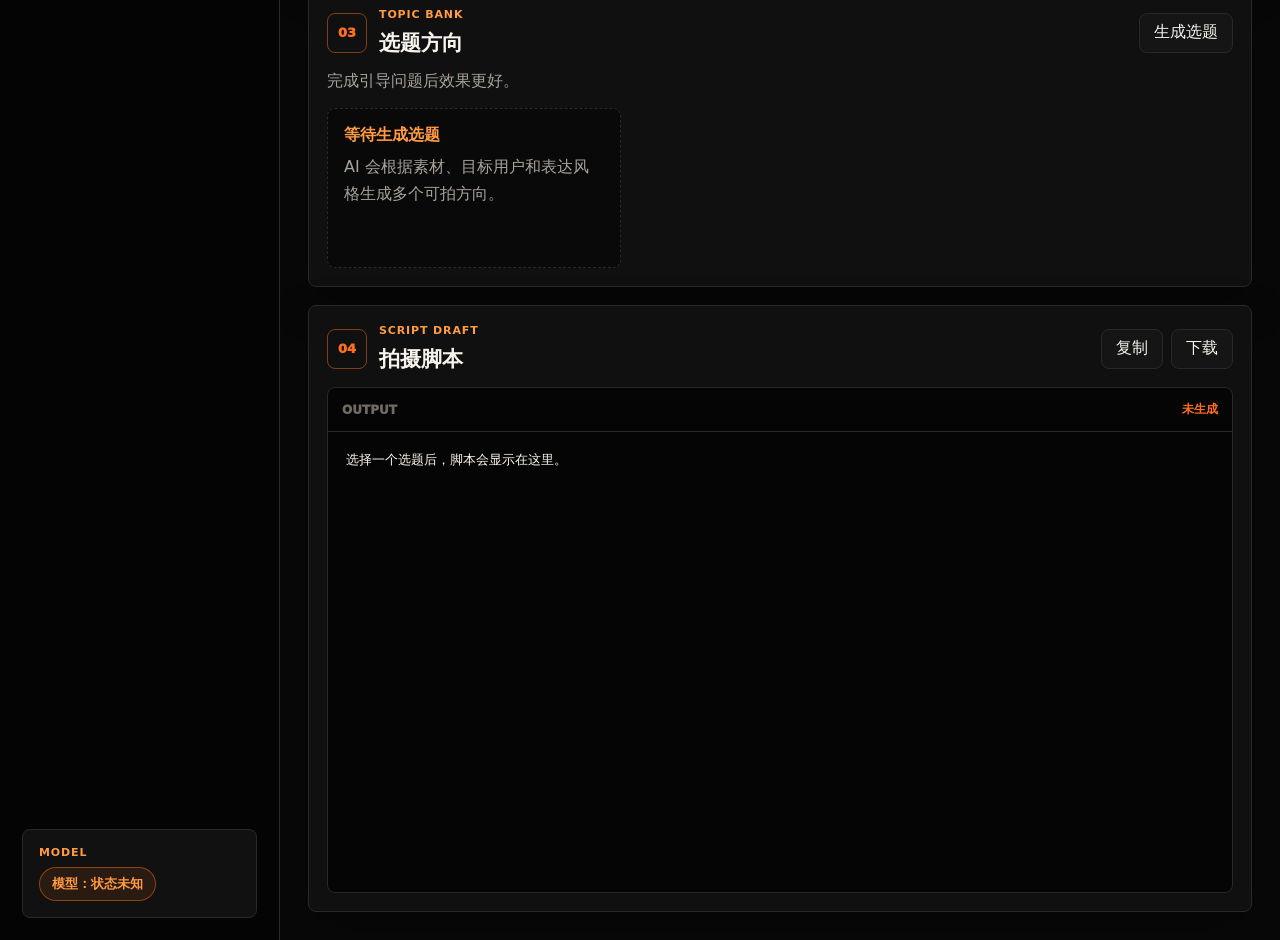
==== commit 88900c2c: "Add paid trial order intake" ====
--- a/web/index.html
+++ b/web/index.html
@@ -86,6 +86,33 @@
           </article>
         </section>
 
+        <section class="trial-panel" id="trial-order">
+          <div class="panel-title with-action">
+            <div class="title-row">
+              <span>¥20</span>
+              <div>
+                <p class="label" data-i18n="trial.kicker">Paid Trial Intake</p>
+                <h2 data-i18n="trial.title">提交首单试跑需求</h2>
+              </div>
+            </div>
+            <strong class="trial-price" data-i18n="trial.price">首单 ¥20</strong>
+          </div>
+
+          <form class="trial-form" id="trialForm">
+            <input id="trialName" maxlength="80" data-i18n-placeholder="trial.name" placeholder="你的称呼（可选）" />
+            <input id="trialContact" maxlength="120" required data-i18n-placeholder="trial.contact" placeholder="微信 / 手机 / 邮箱（必填）" />
+            <input id="trialBusiness" maxlength="120" data-i18n-placeholder="trial.business" placeholder="行业或账号类型，例如：餐饮店 / 美甲 / 探店号" />
+            <input id="trialPlatform" maxlength="80" data-i18n-placeholder="trial.platform" placeholder="发布平台，例如：抖音 / 小红书 / 视频号" />
+            <textarea id="trialMaterial" maxlength="1200" required rows="4" data-i18n-placeholder="trial.material" placeholder="简单描述你的素材和想要的结果，例如：有一段餐厅出餐视频，想做小红书探店内容。"></textarea>
+            <div class="trial-actions">
+              <button class="primary" id="trialSubmitBtn" type="submit" data-i18n="trial.submit">提交试跑需求</button>
+              <p id="trialHint" data-i18n="trial.hint">提交后会生成订单记录，方便人工收款和交付。</p>
+            </div>
+          </form>
+
+          <div class="trial-result hidden" id="trialResult"></div>
+        </section>
+
         <section class="command-grid">
           <section class="command-console" id="input">
             <div class="console-head">
--- a/web/styles.css
+++ b/web/styles.css
@@ -377,6 +377,87 @@
   content: "";
 }
 
+.trial-panel {
+  margin-bottom: 18px;
+  border: 1px solid var(--line-hot);
+  border-radius: 8px;
+  background:
+    linear-gradient(120deg, rgba(255, 111, 32, 0.12), rgba(255, 155, 66, 0.03)),
+    rgba(17, 17, 17, 0.96);
+  padding: 18px;
+  box-shadow: 0 16px 44px rgba(0, 0, 0, 0.24);
+}
+
+.trial-price {
+  display: inline-flex;
+  align-items: center;
+  min-height: 34px;
+  border: 1px solid rgba(255, 209, 102, 0.34);
+  border-radius: 999px;
+  background: rgba(255, 209, 102, 0.1);
+  color: var(--yellow);
+  padding: 0 12px;
+  font-size: 13px;
+}
+
+.trial-form {
+  display: grid;
+  grid-template-columns: repeat(2, minmax(0, 1fr));
+  gap: 12px;
+}
+
+.trial-form input,
+.trial-form textarea {
+  width: 100%;
+  border: 1px solid var(--line);
+  border-radius: 8px;
+  background: #080808;
+  color: var(--ink);
+  padding: 0 12px;
+}
+
+.trial-form input {
+  min-height: 44px;
+}
+
+.trial-form textarea {
+  grid-column: 1 / -1;
+  min-height: 110px;
+  padding-top: 12px;
+}
+
+.trial-actions {
+  grid-column: 1 / -1;
+  display: flex;
+  align-items: center;
+  gap: 14px;
+  flex-wrap: wrap;
+}
+
+.trial-actions p {
+  margin: 0;
+  color: var(--muted);
+  line-height: 1.5;
+}
+
+.trial-result {
+  margin-top: 14px;
+  border: 1px solid var(--line);
+  border-radius: 8px;
+  background: #080808;
+  color: var(--muted);
+  padding: 14px;
+  line-height: 1.65;
+}
+
+.trial-result strong {
+  color: var(--orange-2);
+}
+
+.hidden {
+  display: none;
+}
+
 .command-grid {
   display: grid;
   grid-template-columns: minmax(0, 1fr) 360px;
@@ -838,6 +919,7 @@
   }
 
   .console-actions,
+  .trial-actions,
   .panel-title.with-action {
     align-items: stretch;
     flex-direction: column;
@@ -847,6 +929,7 @@
   .upload,
   .jump-link,
   .offer-actions button,
+  .trial-actions button,
   .masthead-actions,
   .language-switch,
   .panel-title button {
@@ -854,6 +937,10 @@
     width: 100%;
   }
 
+  .trial-form {
+    grid-template-columns: 1fr;
+  }
+
   .language-switch button {
     flex: 1;
   }
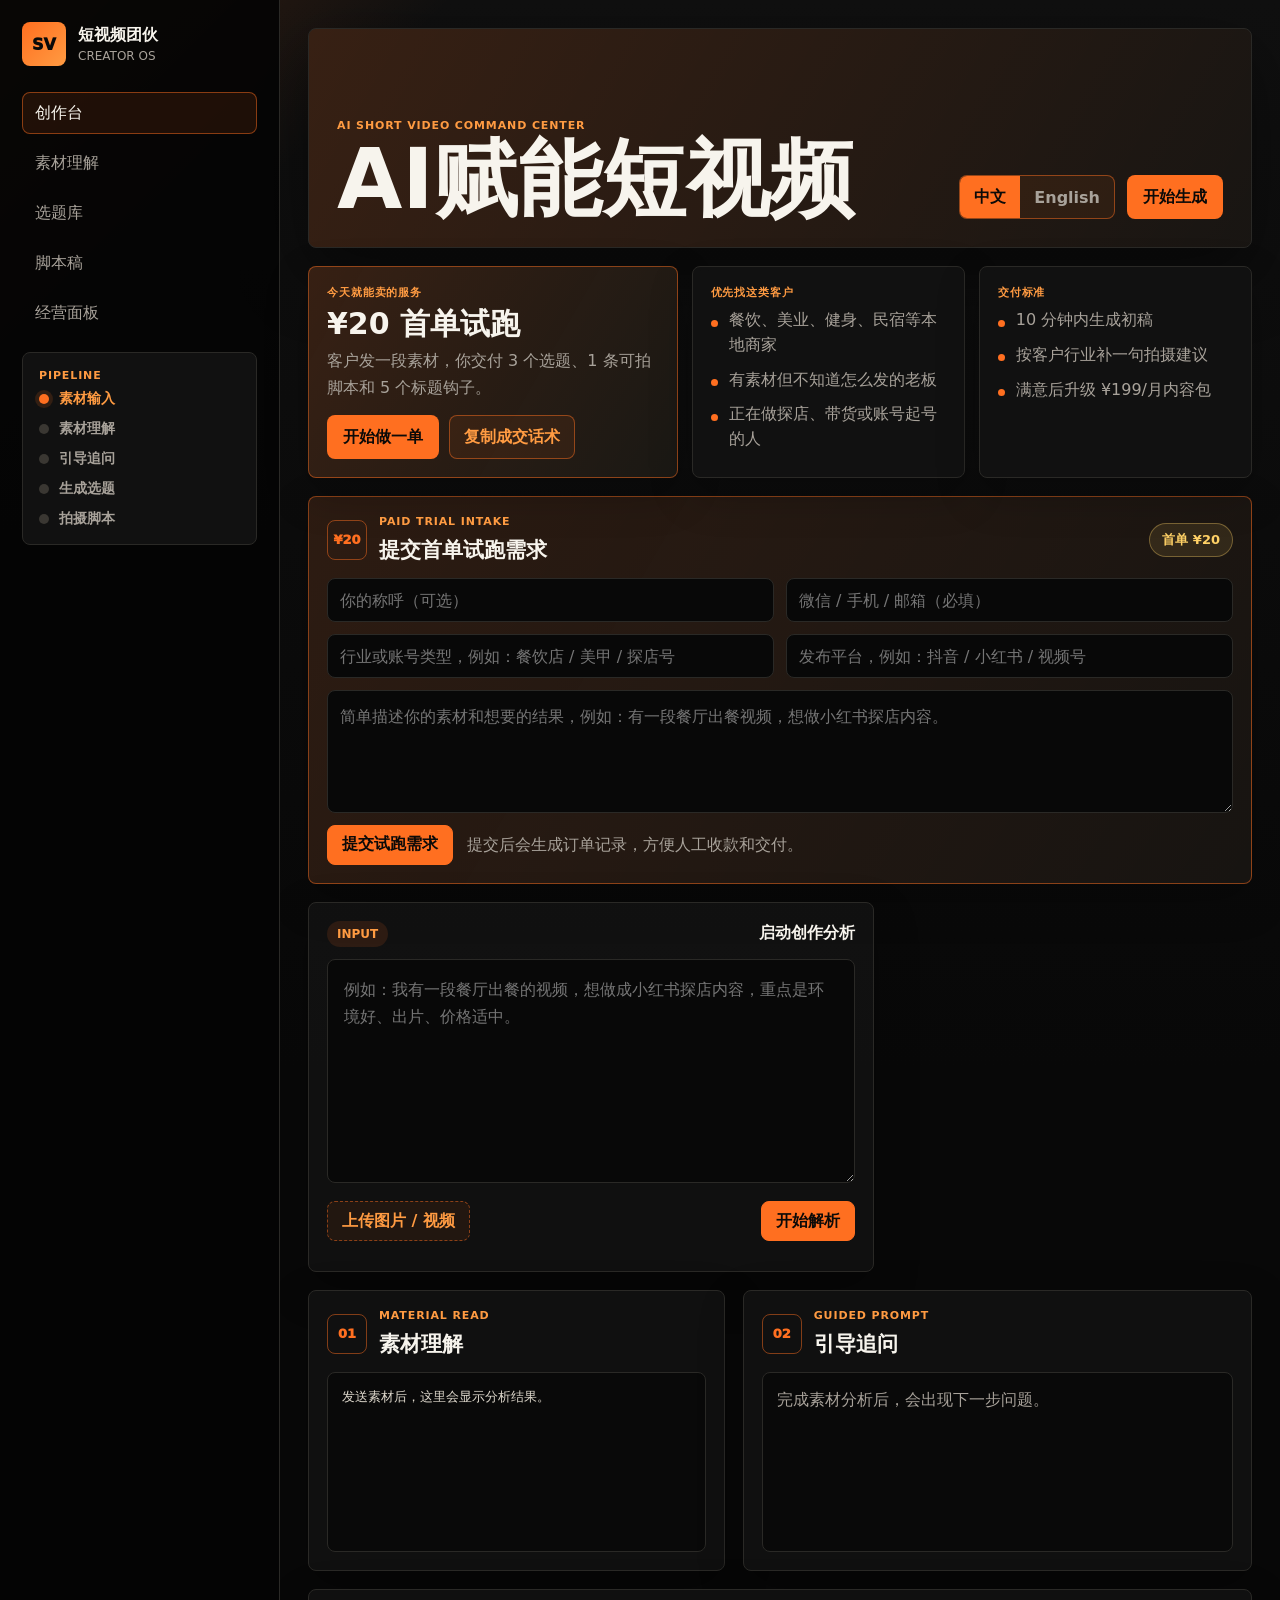
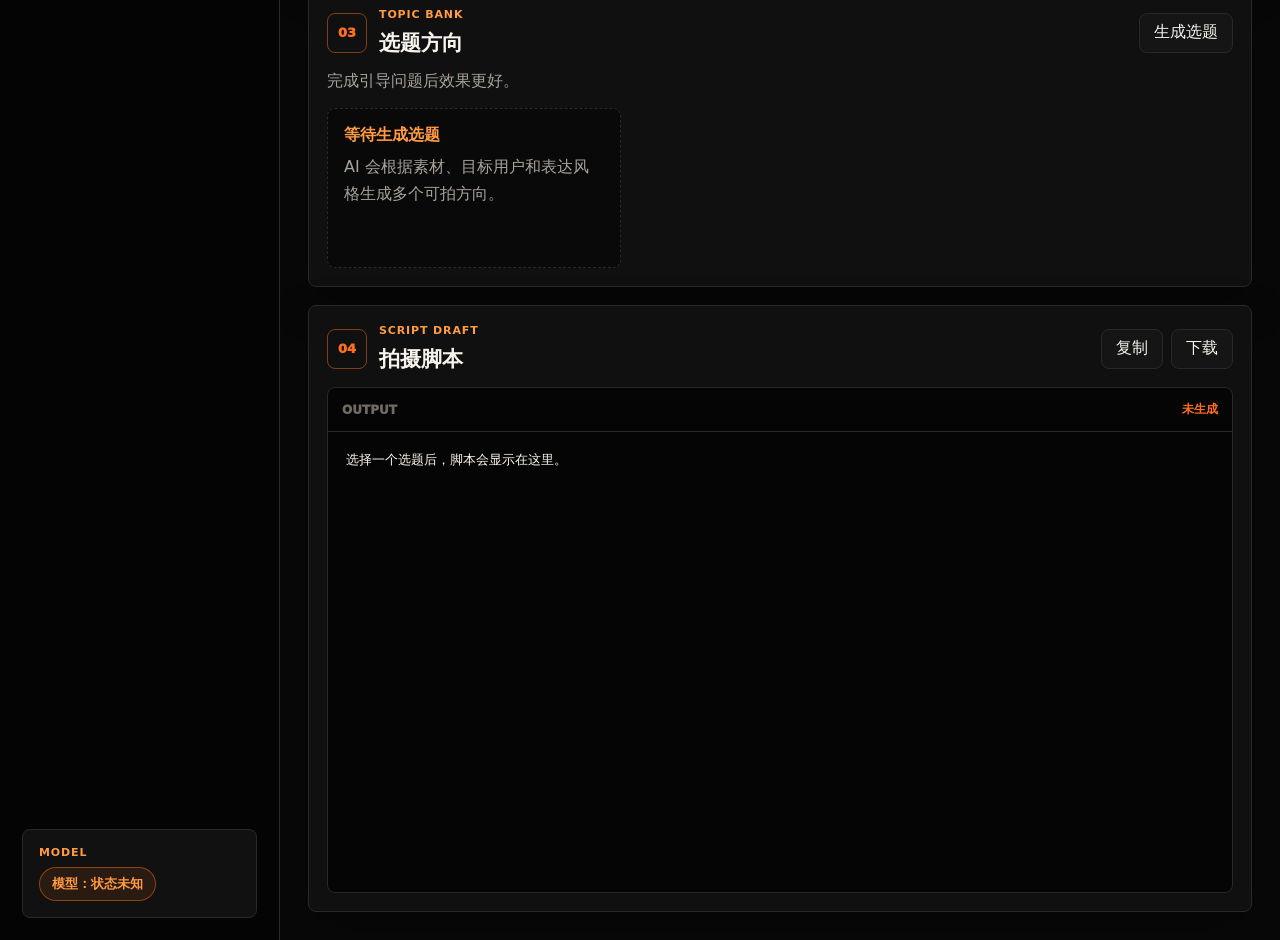
==== commit 686696c5: "Add daily revenue admin dashboard" ====
--- a/web/index.html
+++ b/web/index.html
@@ -22,6 +22,7 @@
           <a href="#analysis-card" data-i18n="nav.analysis">素材理解</a>
           <a href="#topics-card" data-i18n="nav.topics">选题库</a>
           <a href="#script-card" data-i18n="nav.script">脚本稿</a>
+          <a href="/admin" data-i18n="nav.admin">经营面板</a>
         </nav>
 
         <section class="rail-card">
--- a/web/styles.css
+++ b/web/styles.css
@@ -226,6 +226,10 @@
   padding: 28px;
 }
 
+.admin-frame .deck {
+  max-width: 1440px;
+}
+
 .masthead {
   display: grid;
   grid-template-columns: minmax(0, 1fr) auto;
@@ -260,6 +264,10 @@
 h2 {
   margin-bottom: 0;
   font-size: 21px;
+}
+
+.admin-head {
+  min-height: 180px;
 }
 
 .jump-link {
@@ -458,6 +466,93 @@
   display: none;
 }
 
+.metric-grid {
+  display: grid;
+  grid-template-columns: repeat(4, minmax(0, 1fr));
+  gap: 14px;
+  margin-bottom: 18px;
+}
+
+.metric-card,
+.order-card {
+  border: 1px solid var(--line);
+  border-radius: 8px;
+  background: rgba(17, 17, 17, 0.94);
+  padding: 18px;
+  box-shadow: 0 16px 44px rgba(0, 0, 0, 0.24);
+}
+
+.metric-card strong {
+  display: block;
+  margin-bottom: 8px;
+  color: var(--ink);
+  font-size: 34px;
+  line-height: 1;
+}
+
+.metric-card span {
+  color: var(--muted);
+  font-size: 13px;
+  font-weight: 800;
+}
+
+.ops-panel {
+  min-height: 420px;
+}
+
+.orders {
+  display: grid;
+  gap: 12px;
+}
+
+.order-card {
+  display: grid;
+  gap: 12px;
+}
+
+.order-top,
+.order-actions {
+  display: flex;
+  align-items: center;
+  justify-content: space-between;
+  gap: 10px;
+  flex-wrap: wrap;
+}
+
+.order-top > div,
+.order-actions {
+  display: flex;
+  gap: 8px;
+  flex-wrap: wrap;
+}
+
+.order-top strong {
+  color: var(--yellow);
+  font-size: 24px;
+}
+
+.order-card h3 {
+  margin: 0;
+  font-size: 20px;
+}
+
+.order-card p {
+  margin: 0;
+  color: var(--muted);
+  line-height: 1.65;
+}
+
+.order-actions {
+  justify-content: flex-start;
+}
+
+.order-actions button {
+  border-color: var(--line-hot);
+  background: rgba(255, 111, 32, 0.08);
+  color: var(--orange-2);
+  font-weight: 900;
+}
+
 .command-grid {
   display: grid;
   grid-template-columns: minmax(0, 1fr) 360px;
@@ -889,6 +984,7 @@
 
   .masthead,
   .offer-strip,
+  .metric-grid,
   .command-grid,
   .workspace-grid {
     grid-template-columns: 1fr;
@@ -929,6 +1025,7 @@
   .upload,
   .jump-link,
   .offer-actions button,
+  .order-actions button,
   .trial-actions button,
   .masthead-actions,
   .language-switch,
